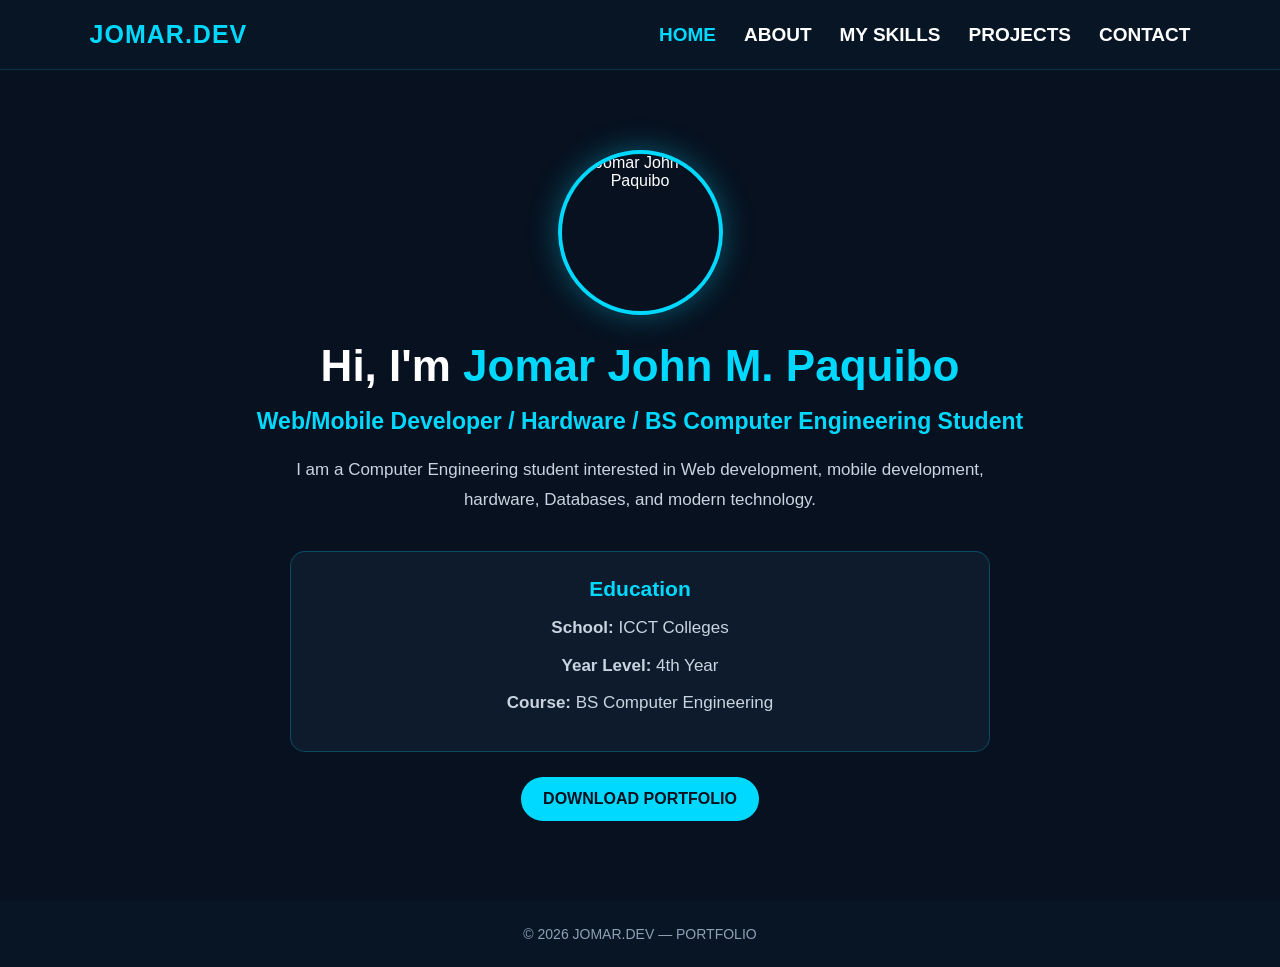
==== index.html @ 961c0822 "Make email and phone contact links clickable" ====
<!DOCTYPE html>
<html lang="en">
<head>
<meta charset="UTF-8">
<meta name="viewport" content="width=device-width, initial-scale=1.0">
<title>JOMAR.DEV | Portfolio</title>
<style>
*{margin:0;padding:0;box-sizing:border-box;scroll-behavior:smooth}
body{font-family:Arial,Helvetica,sans-serif;background:#07111f;color:#fff;min-height:100vh}
nav{position:fixed;top:0;left:0;width:100%;height:70px;background:#081525;display:flex;align-items:center;justify-content:space-between;padding:0 7%;z-index:1000;border-bottom:1px solid rgba(0,217,255,.15)}
.logo{color:#00d9ff;font-size:25px;font-weight:bold;letter-spacing:1px}
nav ul{display:flex;list-style:none;gap:28px}
nav ul li a{text-decoration:none;color:#fff;font-size:19px;font-weight:700;text-transform:uppercase;transition:.3s;cursor:pointer}
nav ul li a:hover,nav ul li a.active{color:#00d9ff}
main{padding-top:70px;min-height:100vh}
.page{display:none;min-height:calc(100vh - 70px);padding:80px 7%;animation:fadePage .45s ease}
.page.active{display:block}
#home{display:flex;align-items:center;justify-content:center;text-align:center}
.home-content{width:100%;max-width:900px;margin:auto}
.profile-wrapper{width:165px;height:165px;margin:0 auto 25px;overflow:hidden;border-radius:50%;border:4px solid #00d9ff;box-shadow:0 0 30px rgba(0,217,255,.35)}
.profile-wrapper img{width:100%;height:100%;object-fit:cover}
.home-content h1{font-size:44px;line-height:1.2;margin-bottom:15px}
.home-content h1 span{color:#00d9ff}
.home-content h2{color:#00d9ff;font-size:23px;margin-bottom:20px}
.home-content p{max-width:750px;margin:auto;line-height:1.8;color:#c9d4df;font-size:17px}
.education-card{max-width:700px;margin:35px auto 0;padding:25px;background:#0d1b2d;border:1px solid rgba(0,217,255,.25);border-radius:15px}
.education-card h3{color:#00d9ff;margin-bottom:12px;font-size:21px}
.education-card p{margin:7px 0}
.resume-actions{display:flex;justify-content:center;gap:12px;flex-wrap:wrap;margin-top:25px}
.resume-button{display:inline-block;padding:13px 22px;background:#00d9ff;color:#07111f;border:none;border-radius:25px;font-size:16px;font-weight:bold;text-decoration:none;cursor:pointer;transition:.3s}
.resume-button:hover{background:#fff;transform:translateY(-3px)}
.page-title{text-align:center;color:#00d9ff;font-size:36px;margin-bottom:40px}
.about-content{max-width:850px;margin:auto;background:#0d1b2d;padding:35px;border-radius:18px;border:1px solid rgba(0,217,255,.2)}
.about-content p{color:#c9d4df;line-height:1.9;font-size:17px;margin-bottom:20px}
.about-content p:last-child{margin-bottom:0}
.skills-container{max-width:1000px;margin:auto;display:grid;grid-template-columns:repeat(3,1fr);gap:25px}
.skill-card{background:#0d1b2d;border:1px solid rgba(0,217,255,.2);border-radius:18px;padding:30px 20px;text-align:center;transition:.3s}
.skill-card:hover{transform:translateY(-7px);border-color:#00d9ff;box-shadow:0 0 25px rgba(0,217,255,.15)}
.skill-card img{width:75px;height:75px;object-fit:contain;margin-bottom:18px}
.skill-card h3{color:#fff;font-size:19px;margin-bottom:10px}
.skill-card p{color:#c9d4df;font-size:14px;line-height:1.6;margin-top:10px}
.skill-level{margin-top:18px;text-align:left}
.skill-level-info{display:flex;justify-content:space-between;align-items:center;margin-bottom:7px;font-size:13px;font-weight:bold}
.skill-level-text{color:#c9d4df}
.skill-percent{color:#00d9ff}
.skill-progress{width:100%;height:9px;background:#172638;border-radius:20px;overflow:hidden}
.skill-progress-fill{height:100%;background:#00d9ff;border-radius:20px;animation:skillFill 1.2s ease-out}
@keyframes skillFill{from{width:0}}
.projects-container{max-width:1000px;margin:auto;display:grid;grid-template-columns:repeat(3,1fr);gap:25px}
.project-card{background:#0d1b2d;padding:30px;border-radius:18px;border:1px solid rgba(0,217,255,.2);transition:.3s}
.project-card:hover{transform:translateY(-7px);border-color:#00d9ff;box-shadow:0 0 25px rgba(0,217,255,.15)}
.project-card h3{color:#00d9ff;font-size:22px;margin-bottom:15px}
.project-card p{color:#c9d4df;line-height:1.7}
.contact-container{max-width:700px;margin:auto;background:#0d1b2d;padding:40px;border-radius:18px;border:1px solid rgba(0,217,255,.2);text-align:center}
.contact-container p{font-size:18px;margin:20px 0;color:#c9d4df}
.contact-container strong{color:#00d9ff}
.back-button{position:fixed;left:25px;bottom:25px;padding:13px 24px;background:#00d9ff;color:#07111f;border:none;border-radius:25px;font-size:17px;font-weight:bold;cursor:pointer;z-index:999;box-shadow:0 0 20px rgba(0,217,255,.25);transition:.3s}
.back-button:hover{transform:translateY(-3px);background:#fff}
footer{text-align:center;padding:25px;background:#081525;color:#8ea0b3;font-size:14px}
@keyframes fadePage{from{opacity:0;transform:translateY(15px)}to{opacity:1;transform:translateY(0)}}
@media(max-width:900px){nav{padding:0 4%}nav ul{gap:18px}.skills-container,.projects-container{grid-template-columns:repeat(2,1fr)}.home-content h1{font-size:38px}}
@media(max-width:650px){nav{height:auto;min-height:70px;padding:15px 4%;flex-direction:column;gap:12px}.logo{font-size:22px}nav ul{gap:14px;flex-wrap:wrap;justify-content:center}nav ul li a{font-size:15px;font-weight:700;text-transform:uppercase}main{padding-top:105px}.page{padding:55px 5%;min-height:calc(100vh - 105px)}.profile-wrapper{width:135px;height:135px;margin-bottom:20px}.home-content h1{font-size:30px}.home-content h2{font-size:18px}.home-content p{font-size:15px}.page-title{font-size:30px;margin-bottom:25px}.skills-container,.projects-container{grid-template-columns:1fr}.skill-card{padding:25px 18px}.skill-card p{font-size:14px}.about-content,.contact-container{padding:25px 20px}.about-content p{font-size:15px}.back-button{left:15px;bottom:15px;font-size:15px;padding:11px 19px}}
@media(max-width:400px){nav ul{gap:10px}nav ul li a{font-size:13px}.profile-wrapper{width:125px;height:125px}.home-content h1{font-size:27px}}
</style>
</head>
<body>
<nav>
<div class="logo">JOMAR.DEV</div>
<ul>
<li><a href="#home" class="nav-link active" data-page="home">HOME</a></li>
<li><a href="#about" class="nav-link" data-page="about">ABOUT</a></li>
<li><a href="#skills" class="nav-link" data-page="skills">MY SKILLS</a></li>
<li><a href="#projects" class="nav-link" data-page="projects">PROJECTS</a></li>
<li><a href="#contact" class="nav-link" data-page="contact">CONTACT</a></li>
</ul>
</nav>
<main>
<section id="home" class="page active">
<div class="home-content">
<div class="profile-wrapper">
<img src="https://uploads.onecompiler.io/442nn5q5f/1790990293076/1000014132.png" alt="Jomar John M. Paquibo">
</div>
<h1>Hi, I'm <span>Jomar John M. Paquibo</span></h1>
<h2>Web/Mobile Developer / Hardware / BS Computer Engineering Student</h2>
<p>I am a Computer Engineering student interested in Web development, mobile development, hardware, Databases, and modern technology.</p>
<div class="education-card">
<h3>Education</h3>
<p><strong>School:</strong> ICCT Colleges</p>
<p><strong>Year Level:</strong> 4th Year</p>
<p><strong>Course:</strong> BS Computer Engineering</p>
</div>
<div class="resume-actions">
<a class="resume-button" href="Jomar_John_Paquibo_Resume.pdf" download="Jomar_John_Paquibo_Resume.pdf">DOWNLOAD PORTFOLIO</a>
</div>
</div>
</section>
<section id="about" class="page">
<h2 class="page-title">ABOUT ME</h2>
<div class="about-content">
<p>I am Jomar John M. Paquibo, a BS Computer Engineering Student from ICCT Colleges.</p>
<p>I am interested in developing websites and mobile Applications, working with databases, and creating Technology-based projects.</p>
<p>I also have an interest in hardware development and Arduino-based systems. I enjoy learning new technologies And applying them to real-world projects.</p>
<p>My goal is to continue improving my programming, Development, and engineering skills while building Useful and innovative applications.</p>
</div>
</section>
<section id="skills" class="page">
<h2 class="page-title">MY SKILLS</h2>
<div class="skills-container">
<div class="skill-card">
<img src="https://uploads.onecompiler.io/442nn5q5f/1791018847932/1000014186.jpg" alt="HTML">
<h3>HTML</h3><p>Used to create the structure and content Of modern web pages.</p>
<div class="skill-level"><div class="skill-level-info"><span class="skill-level-text">LEVEL</span><span class="skill-percent">90%</span></div><div class="skill-progress"><div class="skill-progress-fill" style="width:90%;"></div></div></div>
</div>
<div class="skill-card">
<img src="https://uploads.onecompiler.io/442nn5q5f/1791019149765/1000014189.jpg" alt="CSS">
<h3>CSS</h3><p>Used for styling, layouts, animations, Colors, and visual design of websites.</p>
<div class="skill-level"><div class="skill-level-info"><span class="skill-level-text">LEVEL</span><span class="skill-percent">85%</span></div><div class="skill-progress"><div class="skill-progress-fill" style="width:85%;"></div></div></div>
</div>
<div class="skill-card">
<img src="https://uploads.onecompiler.io/442nn5q5f/1791019144209/1000014183.png" alt="JavaScript">
<h3>JAVASCRIPT</h3><p>Used to create interactive features, Functions, and dynamic website behavior.</p>
<div class="skill-level"><div class="skill-level-info"><span class="skill-level-text">LEVEL</span><span class="skill-percent">80%</span></div><div class="skill-progress"><div class="skill-progress-fill" style="width:80%;"></div></div></div>
</div>
<div class="skill-card">
<img src="https://uploads.onecompiler.io/442nn5q5f/1791019155046/1000014190.jpg" alt="Database">
<h3>DATABASE</h3><p>Used to store, organize, retrieve, And manage application data.</p>
<div class="skill-level"><div class="skill-level-info"><span class="skill-level-text">LEVEL</span><span class="skill-percent">75%</span></div><div class="skill-progress"><div class="skill-progress-fill" style="width:75%;"></div></div></div>
</div>
<div class="skill-card">
<img src="https://uploads.onecompiler.io/442nn5q5f/1791019159408/1000014185.png" alt="GitHub">
<h3>GITHUB</h3><p>Used for storing projects, version control, Collaboration, and code management.</p>
<div class="skill-level"><div class="skill-level-info"><span class="skill-level-text">LEVEL</span><span class="skill-percent">85%</span></div><div class="skill-progress"><div class="skill-progress-fill" style="width:85%;"></div></div></div>
</div>
<div class="skill-card">
<img src="https://uploads.onecompiler.io/442nn5q5f/1791023799459/1000014206.png" alt="HARDWARE BUILD PROTOTYPE">
<h3>HARDWARE BUILD PROTOTYPE</h3>
<p>As part of our Computer Engineering coursework, I successfully developed and assembled a physical hardware Prototype for an affordable, portable heart monitoring system. The device is engineered to perform real-time data acquisition and processing of critical vital signs to assist in early cardiovascular Monitoring.</p>
<div class="skill-level"><div class="skill-level-info"><span class="skill-level-text">LEVEL</span><span class="skill-percent">80%</span></div><div class="skill-progress"><div class="skill-progress-fill" style="width:80%;"></div></div></div>
</div>
</div>
</section>
<section id="projects" class="page">
<h2 class="page-title">PROJECTS</h2>
<div class="projects-container">
<div class="project-card"><h3>ERECPASS-Mobile Application</h3><p>A hospital portal system designed to help manage Patient information, appointments, medical records, Laboratory results, medications, announcements, And other healthcare-related functions.</p></div>
<div class="project-card"><h3>HEARTBEAT – Arduino-Based Multi-Parameter Heart Monitoring System With Local Alerting</h3><p>Overview HEARTBEAT is a portable and cost-effective heart monitoring device Built using an Arduino microcontroller system. It is designed to provide Real-time monitoring of vital signs to assist in early detection and Continuous tracking of cardiovascular health conditions.</p></div>
<div class="project-card"><h3>WEB/MOBILE APPLICATION</h3><p>A responsive web application project focused on Modern user interface design and functionality.</p></div>
</div>
</section>
<section id="contact" class="page">
<h2 class="page-title">CONTACT ME</h2>
<div class="contact-container">
<p><strong>EMAIL:</strong><br><a href="mailto:jomarjohnpaquibo7@gmail.com" style="color:inherit;text-decoration:none;">Jomarjohnpaquibo7@gmail.com</a></p>
<p><strong>PHONE:</strong><br><a href="tel:+639927609792" style="color:inherit;text-decoration:none;">09927609792</a></p>
</div>
</section>
</main>
<button id="backButton" class="back-button" style="display:none;">BACK ←</button>
<footer>© 2026 JOMAR.DEV — PORTFOLIO</footer>
<script>
const pages=document.querySelectorAll(".page");
const navLinks=document.querySelectorAll(".nav-link");
const backButton=document.getElementById("backButton");
function showPage(pageId,useHistory=true){
 const targetPage=document.getElementById(pageId);
 if(!targetPage)return;
 pages.forEach(page=>{page.classList.remove("active");page.style.display="none";});
 targetPage.style.display=pageId==="home"?"flex":"block";
 targetPage.classList.add("active");
 navLinks.forEach(link=>{link.classList.remove("active");if(link.dataset.page===pageId)link.classList.add("active");});
 backButton.style.display=pageId==="home"?"none":"block";
 if(useHistory)history.pushState({page:pageId},"","#"+pageId);
 window.scrollTo({top:0,behavior:"smooth"});
}
navLinks.forEach(link=>link.addEventListener("click",function(event){event.preventDefault();showPage(this.dataset.page);}));
backButton.addEventListener("click",()=>showPage("home"));
window.addEventListener("popstate",()=>showPage(window.location.hash.substring(1)||"home",false));
window.addEventListener("load",()=>showPage(window.location.hash.substring(1)||"home",false));
</script>
</body>
</html>
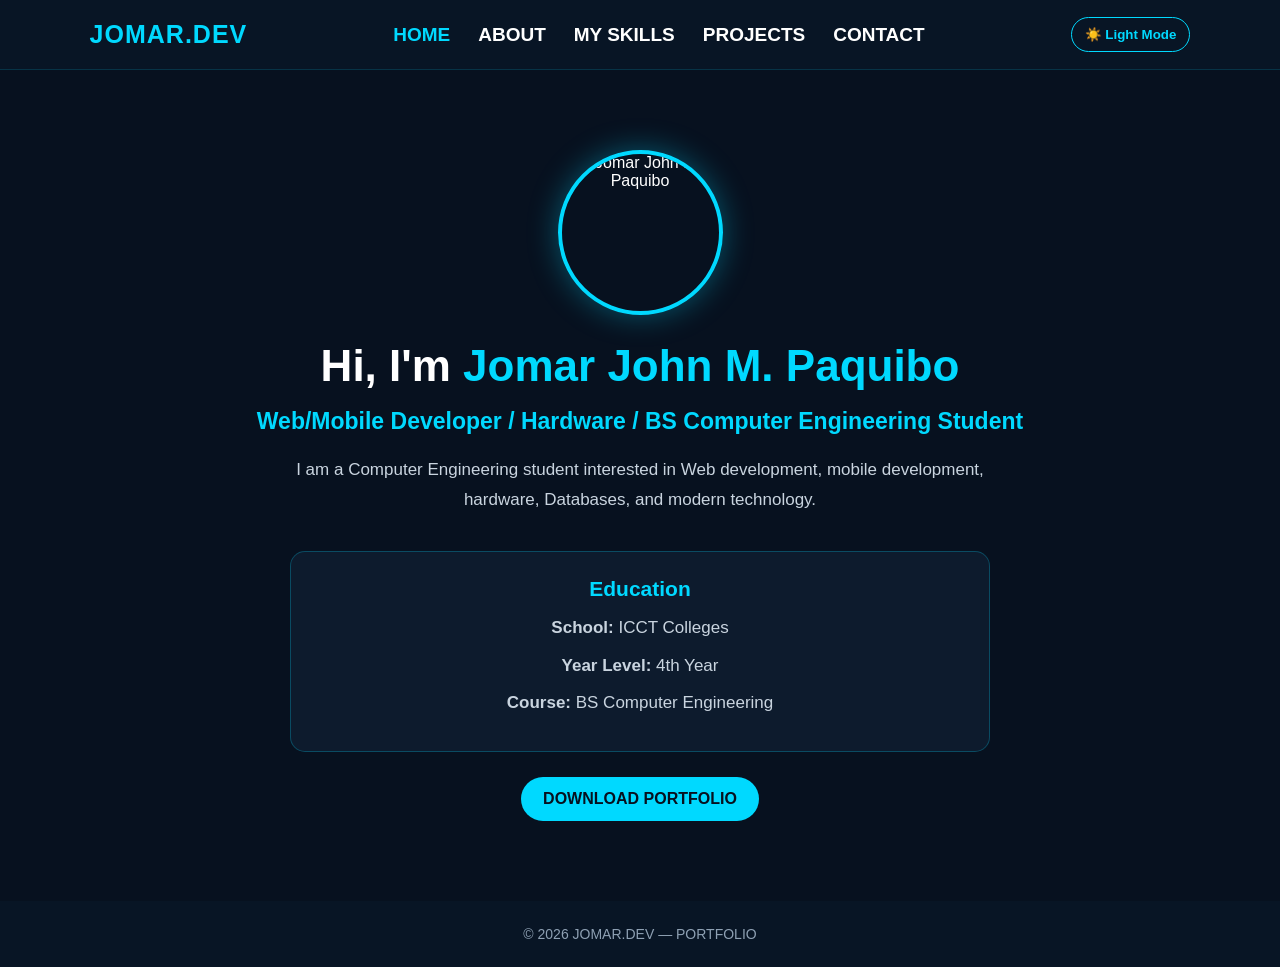
==== commit 7b92672b: "Add correctly labeled dark and light theme toggle" ====
--- a/index.html
+++ b/index.html
@@ -61,6 +61,24 @@
 @media(max-width:900px){nav{padding:0 4%}nav ul{gap:18px}.skills-container,.projects-container{grid-template-columns:repeat(2,1fr)}.home-content h1{font-size:38px}}
 @media(max-width:650px){nav{height:auto;min-height:70px;padding:15px 4%;flex-direction:column;gap:12px}.logo{font-size:22px}nav ul{gap:14px;flex-wrap:wrap;justify-content:center}nav ul li a{font-size:15px;font-weight:700;text-transform:uppercase}main{padding-top:105px}.page{padding:55px 5%;min-height:calc(100vh - 105px)}.profile-wrapper{width:135px;height:135px;margin-bottom:20px}.home-content h1{font-size:30px}.home-content h2{font-size:18px}.home-content p{font-size:15px}.page-title{font-size:30px;margin-bottom:25px}.skills-container,.projects-container{grid-template-columns:1fr}.skill-card{padding:25px 18px}.skill-card p{font-size:14px}.about-content,.contact-container{padding:25px 20px}.about-content p{font-size:15px}.back-button{left:15px;bottom:15px;font-size:15px;padding:11px 19px}}
 @media(max-width:400px){nav ul{gap:10px}nav ul li a{font-size:13px}.profile-wrapper{width:125px;height:125px}.home-content h1{font-size:27px}}
+
+/* Theme switch: dark is the default; button offers the opposite mode */
+.theme-toggle{padding:9px 13px;border:1px solid #00d9ff;border-radius:22px;background:transparent;color:#00d9ff;font-weight:bold;cursor:pointer;white-space:nowrap;transition:.25s}
+.theme-toggle:hover{background:#00d9ff;color:#07111f}
+body.light-mode{background:#f3f7fc;color:#102238}
+body.light-mode nav,body.light-mode footer{background:#fff}
+body.light-mode nav{border-bottom-color:rgba(0,100,180,.18);box-shadow:0 2px 12px rgba(15,35,60,.06)}
+body.light-mode nav ul li a{color:#102238}
+body.light-mode nav ul li a:hover,body.light-mode nav ul li a.active{color:#007eaa}
+body.light-mode .home-content p,body.light-mode .about-content p,body.light-mode .skill-card p,body.light-mode .project-card p,body.light-mode .contact-container p{color:#43546a}
+body.light-mode .education-card,body.light-mode .about-content,body.light-mode .skill-card,body.light-mode .project-card,body.light-mode .contact-container{background:#fff;box-shadow:0 8px 24px rgba(15,35,60,.06)}
+body.light-mode .skill-card h3{color:#102238}
+body.light-mode .skill-level-text{color:#43546a}
+body.light-mode .skill-progress{background:#dce5ef}
+body.light-mode footer{color:#58697c}
+body.light-mode .resume-button,body.light-mode .back-button{color:#fff;background:#007eaa}
+body.light-mode .resume-button:hover,body.light-mode .back-button:hover{background:#005f83}
+@media(max-width:650px){.theme-toggle{font-size:13px;padding:7px 10px}}
 </style>
 </head>
 <body>
@@ -73,6 +91,7 @@
 <li><a href="#projects" class="nav-link" data-page="projects">PROJECTS</a></li>
 <li><a href="#contact" class="nav-link" data-page="contact">CONTACT</a></li>
 </ul>
+<button type="button" id="themeToggle" class="theme-toggle" aria-label="Switch to light mode">☀️ Light Mode</button>
 </nav>
 <main>
 <section id="home" class="page active">
@@ -176,6 +195,21 @@
 backButton.addEventListener("click",()=>showPage("home"));
 window.addEventListener("popstate",()=>showPage(window.location.hash.substring(1)||"home",false));
 window.addEventListener("load",()=>showPage(window.location.hash.substring(1)||"home",false));
+const themeToggle=document.getElementById("themeToggle");
+function applyTheme(mode){
+ const isLight=mode==="light";
+ document.body.classList.toggle("light-mode",isLight);
+ themeToggle.textContent=isLight?"🌙 Dark Mode":"☀️ Light Mode";
+ themeToggle.setAttribute("aria-label",isLight?"Switch to dark mode":"Switch to light mode");
+}
+themeToggle.addEventListener("click",()=>{
+ const nextMode=document.body.classList.contains("light-mode")?"dark":"light";
+ applyTheme(nextMode);
+ try{localStorage.setItem("jomarPortfolioTheme",nextMode);}catch(error){}
+});
+let savedTheme="dark";
+try{savedTheme=localStorage.getItem("jomarPortfolioTheme")||"dark";}catch(error){}
+applyTheme(savedTheme);
 </script>
 </body>
 </html>
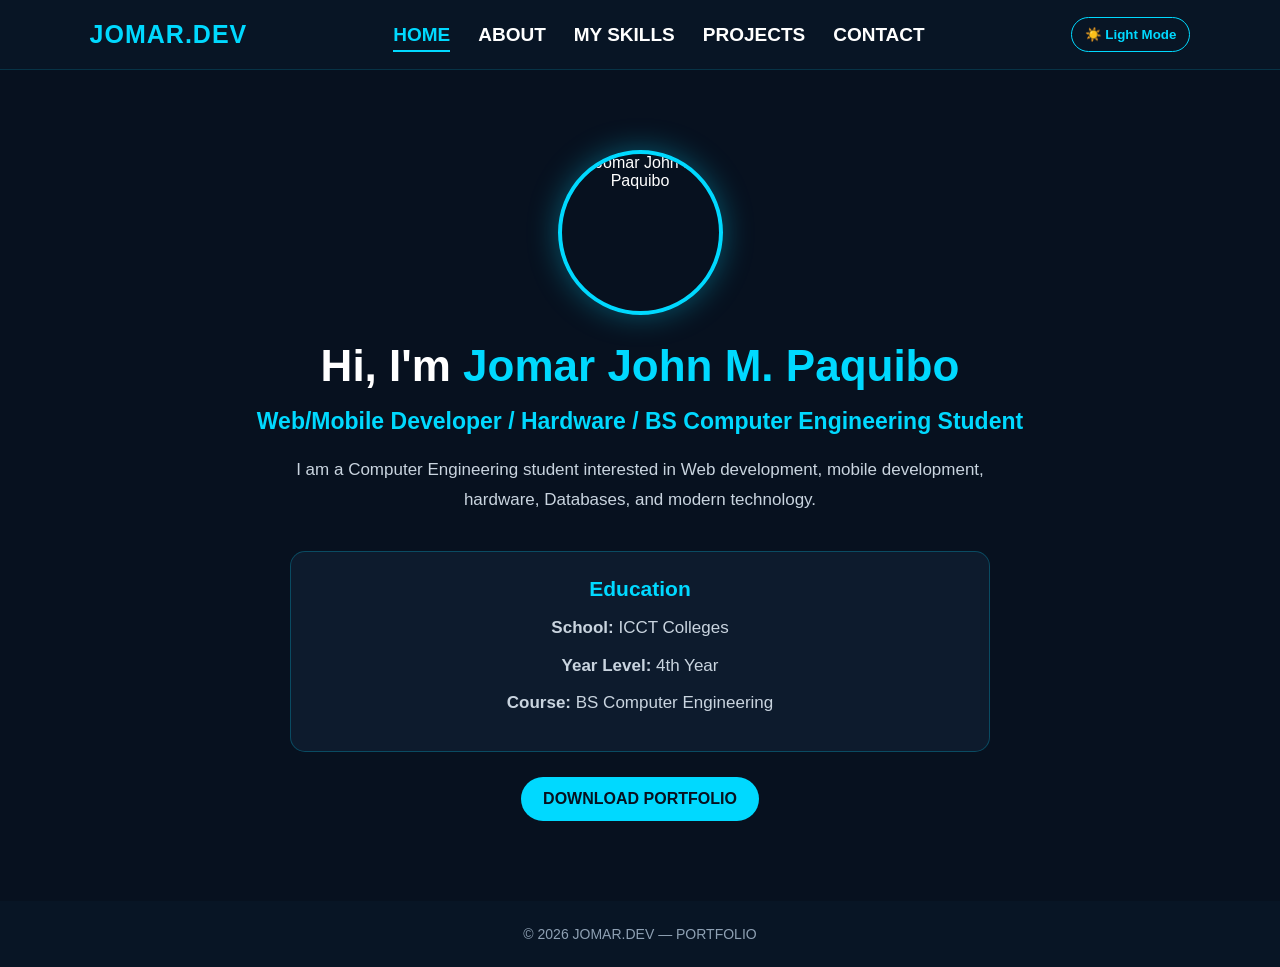
==== commit 09234535: "Add smooth animations to portfolio" ====
--- a/index.html
+++ b/index.html
@@ -79,6 +79,80 @@
 body.light-mode .resume-button,body.light-mode .back-button{color:#fff;background:#007eaa}
 body.light-mode .resume-button:hover,body.light-mode .back-button:hover{background:#005f83}
 @media(max-width:650px){.theme-toggle{font-size:13px;padding:7px 10px}}
+
+/* ===== SMOOTH PORTFOLIO ANIMATIONS ===== */
+.page.active{animation:pageEnter .65s ease both}
+@keyframes pageEnter{
+ from{opacity:0;transform:translateY(22px)}
+ to{opacity:1;transform:translateY(0)}
+}
+.profile-wrapper{
+ animation:profileFloat 4s ease-in-out infinite,profileGlow 3s ease-in-out infinite;
+}
+.profile-wrapper img{transition:transform .5s ease}
+.profile-wrapper:hover img{transform:scale(1.08)}
+@keyframes profileFloat{
+ 0%,100%{transform:translateY(0)}
+ 50%{transform:translateY(-10px)}
+}
+@keyframes profileGlow{
+ 0%,100%{box-shadow:0 0 18px rgba(0,217,255,.25)}
+ 50%{box-shadow:0 0 35px rgba(0,217,255,.65)}
+}
+.home-content h1{animation:textEnter .8s ease both}
+.home-content h2{animation:textEnter .8s ease .15s both}
+.home-content>p{animation:textEnter .8s ease .25s both}
+@keyframes textEnter{
+ from{opacity:0;transform:translateY(18px)}
+ to{opacity:1;transform:translateY(0)}
+}
+nav ul li a{position:relative}
+nav ul li a::after{
+ content:"";position:absolute;left:0;bottom:-7px;width:0;height:2px;
+ background:#00d9ff;transition:width .3s ease
+}
+nav ul li a:hover::after,nav ul li a.active::after{width:100%}
+.education-card,.about-content,.contact-container{
+ transition:transform .35s ease,box-shadow .35s ease,border-color .35s ease
+}
+.education-card:hover,.about-content:hover,.contact-container:hover{
+ transform:translateY(-4px);border-color:#00d9ff;
+ box-shadow:0 10px 28px rgba(0,217,255,.12)
+}
+.skill-card{animation:cardEnter .65s ease both}
+.skill-card:nth-child(2){animation-delay:.08s}
+.skill-card:nth-child(3){animation-delay:.16s}
+.skill-card:nth-child(4){animation-delay:.24s}
+.skill-card:nth-child(5){animation-delay:.32s}
+.skill-card:nth-child(6){animation-delay:.40s}
+.project-card{animation:cardEnter .7s ease both}
+.project-card:nth-child(2){animation-delay:.12s}
+.project-card:nth-child(3){animation-delay:.24s}
+@keyframes cardEnter{
+ from{opacity:0;transform:translateY(25px) scale(.97)}
+ to{opacity:1;transform:translateY(0) scale(1)}
+}
+.skill-progress-fill{transform-origin:left;animation:progressEnter 1.4s cubic-bezier(.2,.7,.2,1) both}
+@keyframes progressEnter{
+ from{transform:scaleX(0)}
+ to{transform:scaleX(1)}
+}
+.resume-button,.back-button,.theme-toggle{
+ transition:transform .25s ease,box-shadow .25s ease,background .25s ease,color .25s ease
+}
+.resume-button:hover,.back-button:hover,.theme-toggle:hover{
+ transform:translateY(-3px);box-shadow:0 7px 20px rgba(0,217,255,.22)
+}
+.resume-button:active,.back-button:active,.theme-toggle:active{transform:scale(.96)}
+.logo{transition:text-shadow .3s ease}
+.logo:hover{text-shadow:0 0 16px rgba(0,217,255,.7)}
+@media(prefers-reduced-motion:reduce){
+ *,*::before,*::after{
+  animation-duration:.01ms!important;animation-iteration-count:1!important;
+  scroll-behavior:auto!important;transition-duration:.01ms!important
+ }
+}
+
 </style>
 </head>
 <body>
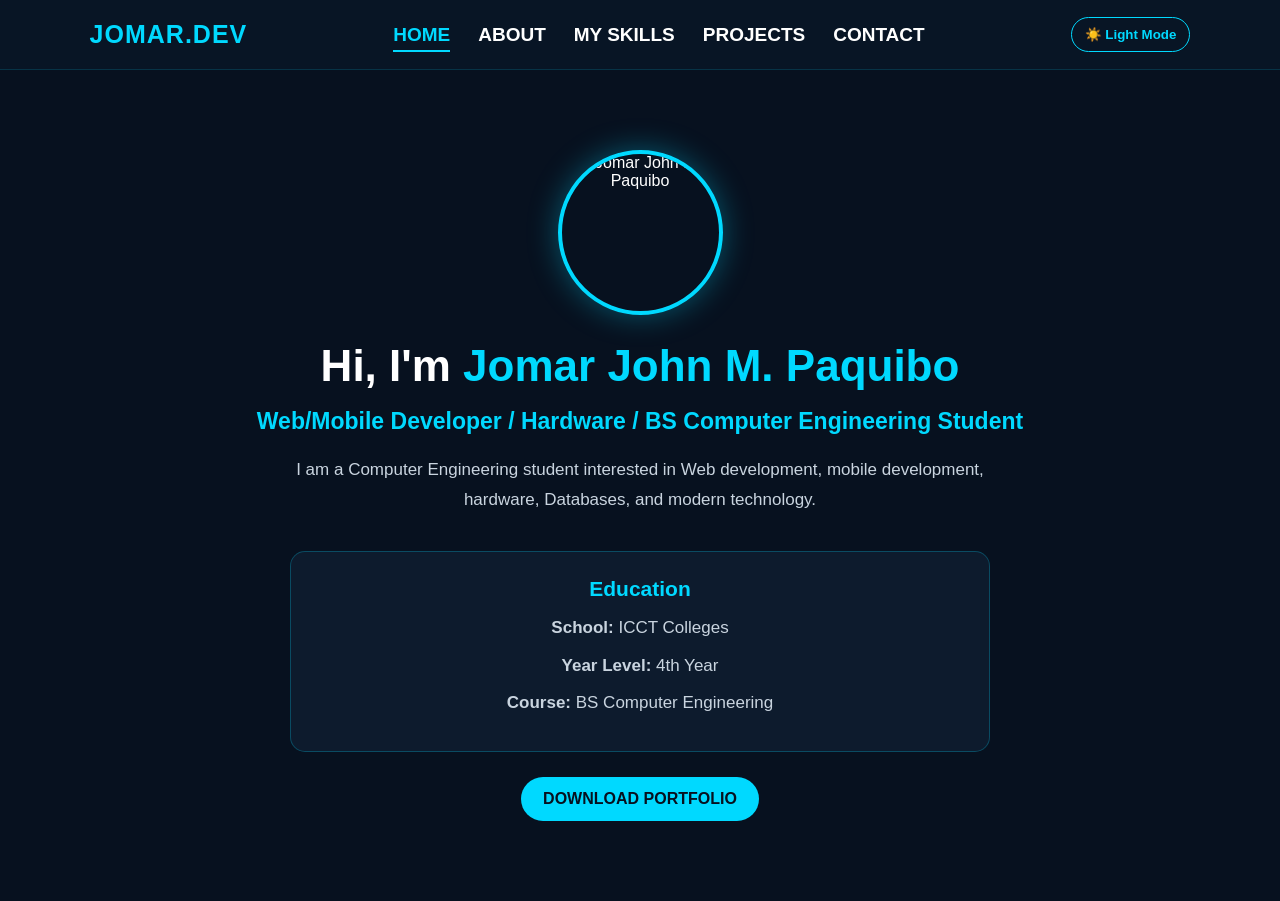
==== commit bb32a4ef: "Remove portfolio copyright footer" ====
--- a/index.html
+++ b/index.html
@@ -202,27 +202,27 @@
 <div class="skill-card">
 <img src="https://uploads.onecompiler.io/442nn5q5f/1791018847932/1000014186.jpg" alt="HTML">
 <h3>HTML</h3><p>Used to create the structure and content Of modern web pages.</p>
-<div class="skill-level"><div class="skill-level-info"><span class="skill-level-text">LEVEL</span><span class="skill-percent">90%</span></div><div class="skill-progress"><div class="skill-progress-fill" style="width:90%;"></div></div></div>
+<div class="skill-level"><div class="skill-level-info"><span class="skill-level-text">LEVEL</span><span class="skill-percent">70%</span></div><div class="skill-progress"><div class="skill-progress-fill" style="width:70%;"></div></div></div>
 </div>
 <div class="skill-card">
 <img src="https://uploads.onecompiler.io/442nn5q5f/1791019149765/1000014189.jpg" alt="CSS">
 <h3>CSS</h3><p>Used for styling, layouts, animations, Colors, and visual design of websites.</p>
-<div class="skill-level"><div class="skill-level-info"><span class="skill-level-text">LEVEL</span><span class="skill-percent">85%</span></div><div class="skill-progress"><div class="skill-progress-fill" style="width:85%;"></div></div></div>
+<div class="skill-level"><div class="skill-level-info"><span class="skill-level-text">LEVEL</span><span class="skill-percent">45%</span></div><div class="skill-progress"><div class="skill-progress-fill" style="width:45%;"></div></div></div>
 </div>
 <div class="skill-card">
 <img src="https://uploads.onecompiler.io/442nn5q5f/1791019144209/1000014183.png" alt="JavaScript">
 <h3>JAVASCRIPT</h3><p>Used to create interactive features, Functions, and dynamic website behavior.</p>
-<div class="skill-level"><div class="skill-level-info"><span class="skill-level-text">LEVEL</span><span class="skill-percent">80%</span></div><div class="skill-progress"><div class="skill-progress-fill" style="width:80%;"></div></div></div>
+<div class="skill-level"><div class="skill-level-info"><span class="skill-level-text">LEVEL</span><span class="skill-percent">55%</span></div><div class="skill-progress"><div class="skill-progress-fill" style="width:55%;"></div></div></div>
 </div>
 <div class="skill-card">
 <img src="https://uploads.onecompiler.io/442nn5q5f/1791019155046/1000014190.jpg" alt="Database">
 <h3>DATABASE</h3><p>Used to store, organize, retrieve, And manage application data.</p>
-<div class="skill-level"><div class="skill-level-info"><span class="skill-level-text">LEVEL</span><span class="skill-percent">75%</span></div><div class="skill-progress"><div class="skill-progress-fill" style="width:75%;"></div></div></div>
+<div class="skill-level"><div class="skill-level-info"><span class="skill-level-text">LEVEL</span><span class="skill-percent">50%</span></div><div class="skill-progress"><div class="skill-progress-fill" style="width:50%;"></div></div></div>
 </div>
 <div class="skill-card">
 <img src="https://uploads.onecompiler.io/442nn5q5f/1791019159408/1000014185.png" alt="GitHub">
 <h3>GITHUB</h3><p>Used for storing projects, version control, Collaboration, and code management.</p>
-<div class="skill-level"><div class="skill-level-info"><span class="skill-level-text">LEVEL</span><span class="skill-percent">85%</span></div><div class="skill-progress"><div class="skill-progress-fill" style="width:85%;"></div></div></div>
+<div class="skill-level"><div class="skill-level-info"><span class="skill-level-text">LEVEL</span><span class="skill-percent">40%</span></div><div class="skill-progress"><div class="skill-progress-fill" style="width:40%;"></div></div></div>
 </div>
 <div class="skill-card">
 <img src="https://uploads.onecompiler.io/442nn5q5f/1791023799459/1000014206.png" alt="HARDWARE BUILD PROTOTYPE">
@@ -249,7 +249,6 @@
 </section>
 </main>
 <button id="backButton" class="back-button" style="display:none;">BACK ←</button>
-<footer>© 2026 JOMAR.DEV — PORTFOLIO</footer>
 <script>
 const pages=document.querySelectorAll(".page");
 const navLinks=document.querySelectorAll(".nav-link");
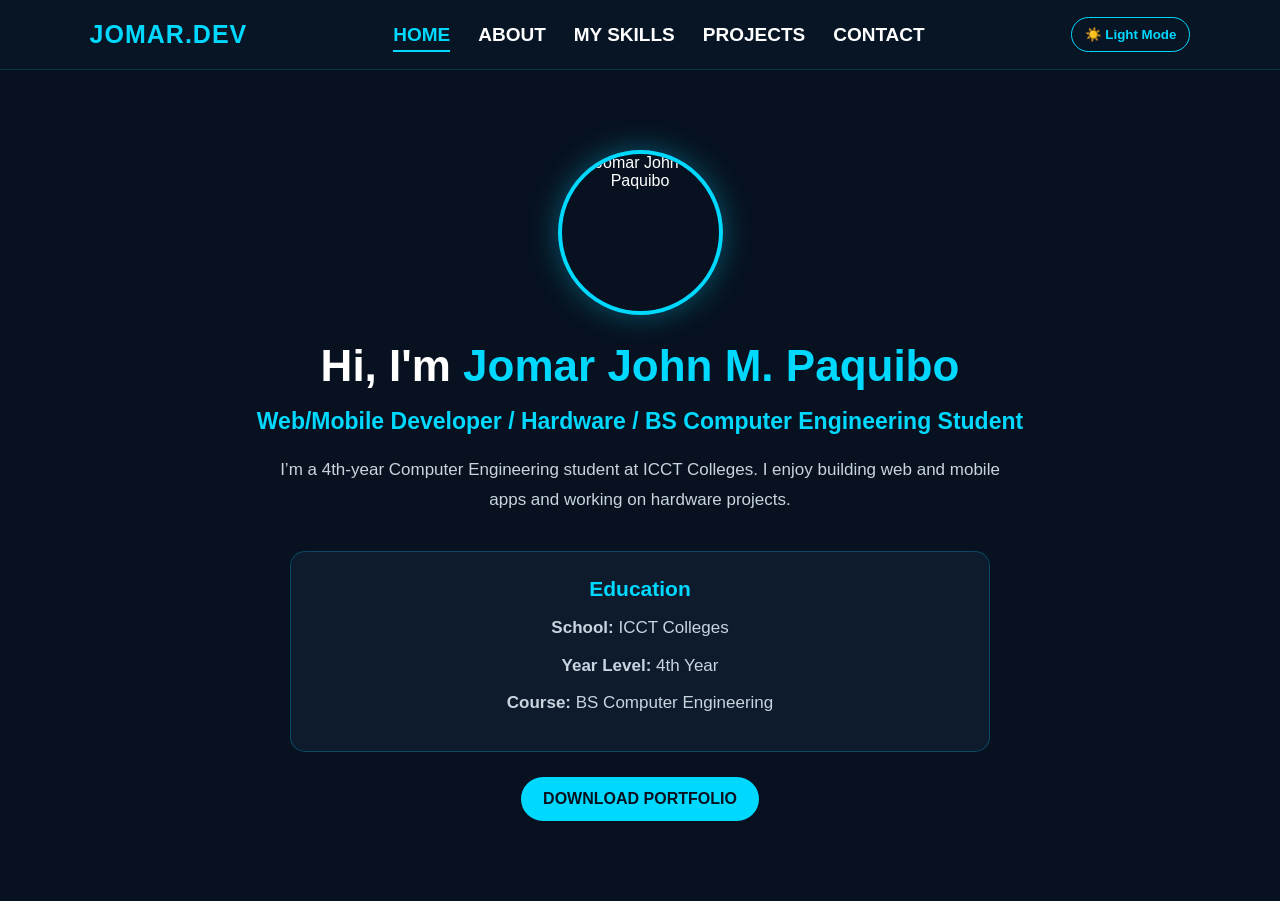
==== commit c89b77d7: "Make portfolio descriptions more personal" ====
--- a/index.html
+++ b/index.html
@@ -175,7 +175,7 @@
 </div>
 <h1>Hi, I'm <span>Jomar John M. Paquibo</span></h1>
 <h2>Web/Mobile Developer / Hardware / BS Computer Engineering Student</h2>
-<p>I am a Computer Engineering student interested in Web development, mobile development, hardware, Databases, and modern technology.</p>
+<p>I’m a 4th-year Computer Engineering student at ICCT Colleges. I enjoy building web and mobile apps and working on hardware projects.</p>
 <div class="education-card">
 <h3>Education</h3>
 <p><strong>School:</strong> ICCT Colleges</p>
@@ -190,10 +190,10 @@
 <section id="about" class="page">
 <h2 class="page-title">ABOUT ME</h2>
 <div class="about-content">
-<p>I am Jomar John M. Paquibo, a BS Computer Engineering Student from ICCT Colleges.</p>
-<p>I am interested in developing websites and mobile Applications, working with databases, and creating Technology-based projects.</p>
-<p>I also have an interest in hardware development and Arduino-based systems. I enjoy learning new technologies And applying them to real-world projects.</p>
-<p>My goal is to continue improving my programming, Development, and engineering skills while building Useful and innovative applications.</p>
+<p>I’m Jomar John M. Paquibo, a 4th-year BS Computer Engineering student at ICCT Colleges.</p>
+<p>I like building websites and mobile apps, connecting them to databases, and figuring out how to make them work well.</p>
+<p>I’m also interested in hardware and Arduino projects, especially turning an idea into a working prototype.</p>
+<p>I’m continuing to improve my coding and engineering skills by working on projects and learning as I go.</p>
 </div>
 </section>
 <section id="skills" class="page">
@@ -201,33 +201,33 @@
 <div class="skills-container">
 <div class="skill-card">
 <img src="https://uploads.onecompiler.io/442nn5q5f/1791018847932/1000014186.jpg" alt="HTML">
-<h3>HTML</h3><p>Used to create the structure and content Of modern web pages.</p>
+<h3>HTML</h3><p>I use HTML to organize page content and build the basic structure of a website.</p>
 <div class="skill-level"><div class="skill-level-info"><span class="skill-level-text">LEVEL</span><span class="skill-percent">70%</span></div><div class="skill-progress"><div class="skill-progress-fill" style="width:70%;"></div></div></div>
 </div>
 <div class="skill-card">
 <img src="https://uploads.onecompiler.io/442nn5q5f/1791019149765/1000014189.jpg" alt="CSS">
-<h3>CSS</h3><p>Used for styling, layouts, animations, Colors, and visual design of websites.</p>
+<h3>CSS</h3><p>I use CSS to style pages, arrange layouts, and add responsive details and animations.</p>
 <div class="skill-level"><div class="skill-level-info"><span class="skill-level-text">LEVEL</span><span class="skill-percent">45%</span></div><div class="skill-progress"><div class="skill-progress-fill" style="width:45%;"></div></div></div>
 </div>
 <div class="skill-card">
 <img src="https://uploads.onecompiler.io/442nn5q5f/1791019144209/1000014183.png" alt="JavaScript">
-<h3>JAVASCRIPT</h3><p>Used to create interactive features, Functions, and dynamic website behavior.</p>
+<h3>JAVASCRIPT</h3><p>I use JavaScript to handle page interactions and make buttons and other features work.</p>
 <div class="skill-level"><div class="skill-level-info"><span class="skill-level-text">LEVEL</span><span class="skill-percent">55%</span></div><div class="skill-progress"><div class="skill-progress-fill" style="width:55%;"></div></div></div>
 </div>
 <div class="skill-card">
 <img src="https://uploads.onecompiler.io/442nn5q5f/1791019155046/1000014190.jpg" alt="Database">
-<h3>DATABASE</h3><p>Used to store, organize, retrieve, And manage application data.</p>
+<h3>DATABASE</h3><p>I use databases to organize information that an application needs to save and retrieve.</p>
 <div class="skill-level"><div class="skill-level-info"><span class="skill-level-text">LEVEL</span><span class="skill-percent">50%</span></div><div class="skill-progress"><div class="skill-progress-fill" style="width:50%;"></div></div></div>
 </div>
 <div class="skill-card">
 <img src="https://uploads.onecompiler.io/442nn5q5f/1791019159408/1000014185.png" alt="GitHub">
-<h3>GITHUB</h3><p>Used for storing projects, version control, Collaboration, and code management.</p>
+<h3>GITHUB</h3><p>I use GitHub to keep my code, track changes, and share project work.</p>
 <div class="skill-level"><div class="skill-level-info"><span class="skill-level-text">LEVEL</span><span class="skill-percent">40%</span></div><div class="skill-progress"><div class="skill-progress-fill" style="width:40%;"></div></div></div>
 </div>
 <div class="skill-card">
 <img src="https://uploads.onecompiler.io/442nn5q5f/1791023799459/1000014206.png" alt="HARDWARE BUILD PROTOTYPE">
 <h3>HARDWARE BUILD PROTOTYPE</h3>
-<p>As part of our Computer Engineering coursework, I successfully developed and assembled a physical hardware Prototype for an affordable, portable heart monitoring system. The device is engineered to perform real-time data acquisition and processing of critical vital signs to assist in early cardiovascular Monitoring.</p>
+<p>For our Computer Engineering coursework, I helped build a portable heart-monitoring prototype using hardware components. It is designed to read vital-sign data in real time and provide a practical demonstration of the system.</p>
 <div class="skill-level"><div class="skill-level-info"><span class="skill-level-text">LEVEL</span><span class="skill-percent">80%</span></div><div class="skill-progress"><div class="skill-progress-fill" style="width:80%;"></div></div></div>
 </div>
 </div>
@@ -235,9 +235,9 @@
 <section id="projects" class="page">
 <h2 class="page-title">PROJECTS</h2>
 <div class="projects-container">
-<div class="project-card"><h3>ERECPASS-Mobile Application</h3><p>A hospital portal system designed to help manage Patient information, appointments, medical records, Laboratory results, medications, announcements, And other healthcare-related functions.</p></div>
-<div class="project-card"><h3>HEARTBEAT – Arduino-Based Multi-Parameter Heart Monitoring System With Local Alerting</h3><p>Overview HEARTBEAT is a portable and cost-effective heart monitoring device Built using an Arduino microcontroller system. It is designed to provide Real-time monitoring of vital signs to assist in early detection and Continuous tracking of cardiovascular health conditions.</p></div>
-<div class="project-card"><h3>WEB/MOBILE APPLICATION</h3><p>A responsive web application project focused on Modern user interface design and functionality.</p></div>
+<div class="project-card"><h3>ERECPASS-Mobile Application</h3><p>A hospital portal project for organizing patient details, appointments, lab results, medications, and announcements in one place.</p></div>
+<div class="project-card"><h3>HEARTBEAT – Arduino-Based Multi-Parameter Heart Monitoring System With Local Alerting</h3><p>HEARTBEAT is an Arduino-based monitoring project focused on reading vital signs and giving local alerts. The goal is to make a compact, affordable prototype for demonstrating basic heart-monitoring features.</p></div>
+<div class="project-card"><h3>WEB/MOBILE APPLICATION</h3><p>A web/mobile app project where I practice building a clear layout and making the main features easy to use.</p></div>
 </div>
 </section>
 <section id="contact" class="page">
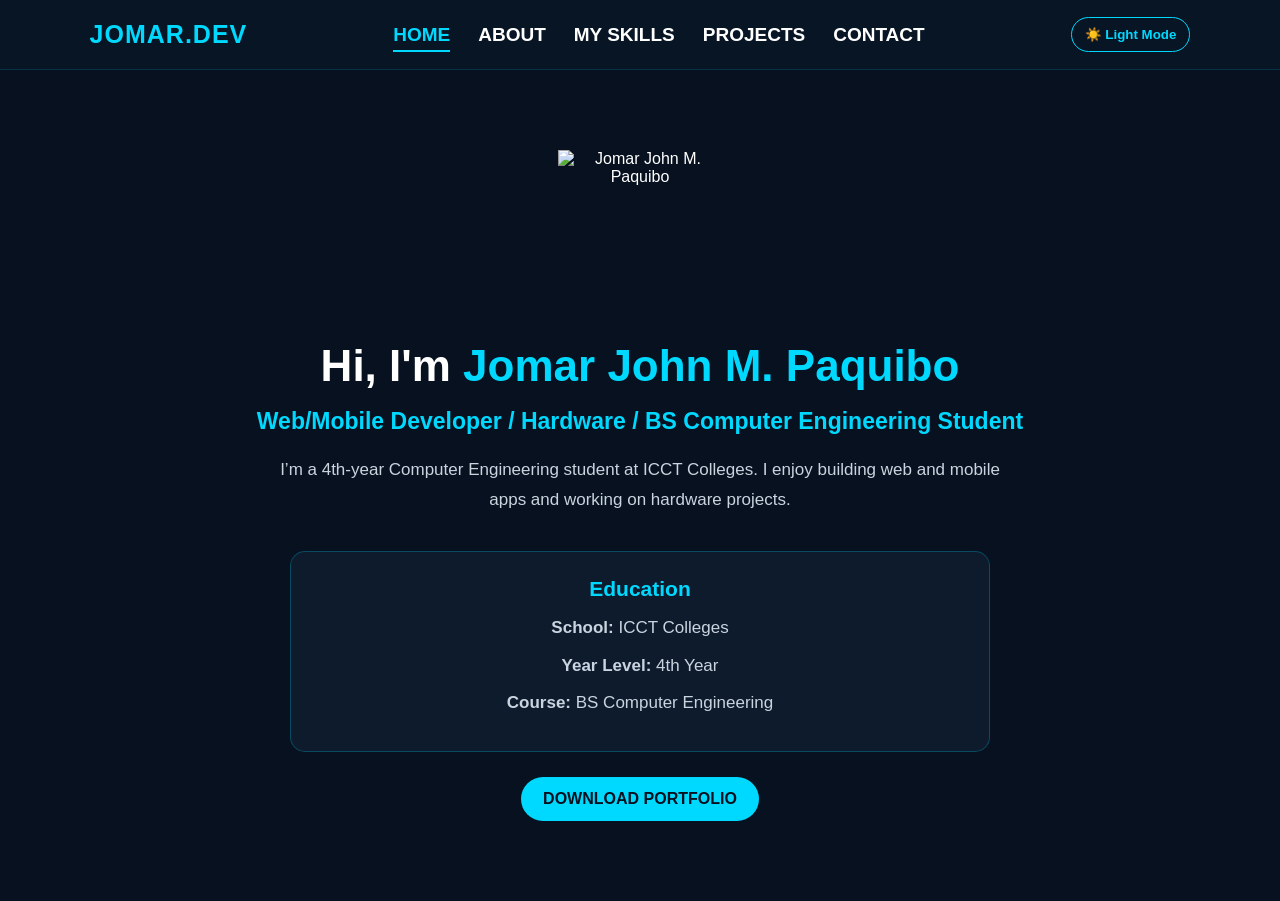
==== commit 73eee9f2: "Remove circular profile picture styling" ====
--- a/index.html
+++ b/index.html
@@ -17,7 +17,7 @@
 .page.active{display:block}
 #home{display:flex;align-items:center;justify-content:center;text-align:center}
 .home-content{width:100%;max-width:900px;margin:auto}
-.profile-wrapper{width:165px;height:165px;margin:0 auto 25px;overflow:hidden;border-radius:50%;border:4px solid #00d9ff;box-shadow:0 0 30px rgba(0,217,255,.35)}
+.profile-wrapper{width:165px;height:165px;margin:0 auto 25px;overflow:hidden;border-radius:0;border:none;box-shadow:none}
 .profile-wrapper img{width:100%;height:100%;object-fit:cover}
 .home-content h1{font-size:44px;line-height:1.2;margin-bottom:15px}
 .home-content h1 span{color:#00d9ff}
@@ -87,7 +87,7 @@
  to{opacity:1;transform:translateY(0)}
 }
 .profile-wrapper{
- animation:profileFloat 4s ease-in-out infinite,profileGlow 3s ease-in-out infinite;
+ animation:profileFloat 4s ease-in-out infinite;
 }
 .profile-wrapper img{transition:transform .5s ease}
 .profile-wrapper:hover img{transform:scale(1.08)}
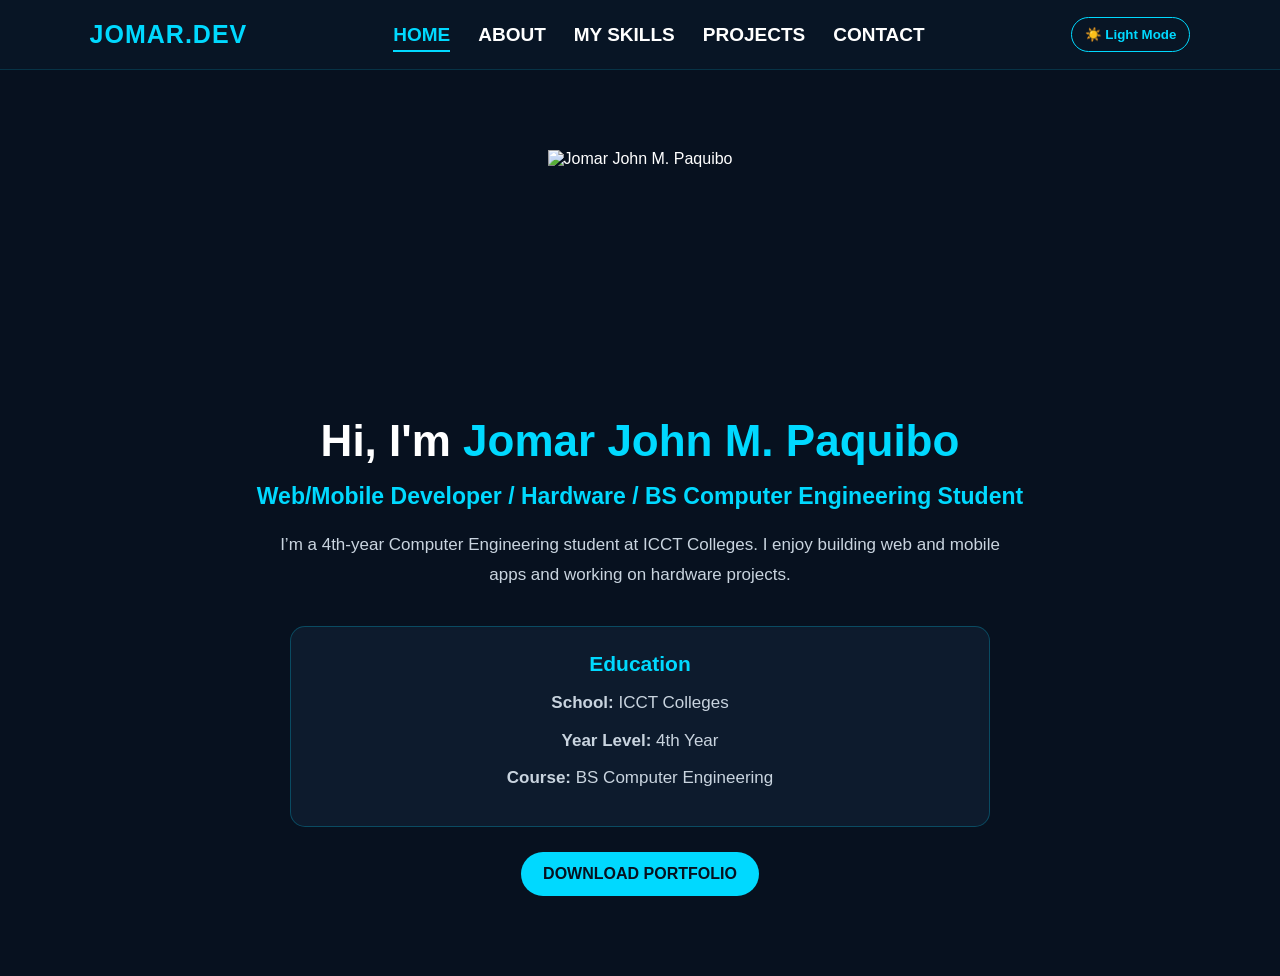
==== commit e46c7f09: "Enlarge portfolio profile photo" ====
--- a/index.html
+++ b/index.html
@@ -17,7 +17,7 @@
 .page.active{display:block}
 #home{display:flex;align-items:center;justify-content:center;text-align:center}
 .home-content{width:100%;max-width:900px;margin:auto}
-.profile-wrapper{width:165px;height:165px;margin:0 auto 25px;overflow:hidden;border-radius:0;border:none;box-shadow:none}
+.profile-wrapper{width:240px;height:240px;margin:0 auto 25px;overflow:visible;border-radius:0;border:none;box-shadow:none}
 .profile-wrapper img{width:100%;height:100%;object-fit:cover}
 .home-content h1{font-size:44px;line-height:1.2;margin-bottom:15px}
 .home-content h1 span{color:#00d9ff}
@@ -59,8 +59,8 @@
 footer{text-align:center;padding:25px;background:#081525;color:#8ea0b3;font-size:14px}
 @keyframes fadePage{from{opacity:0;transform:translateY(15px)}to{opacity:1;transform:translateY(0)}}
 @media(max-width:900px){nav{padding:0 4%}nav ul{gap:18px}.skills-container,.projects-container{grid-template-columns:repeat(2,1fr)}.home-content h1{font-size:38px}}
-@media(max-width:650px){nav{height:auto;min-height:70px;padding:15px 4%;flex-direction:column;gap:12px}.logo{font-size:22px}nav ul{gap:14px;flex-wrap:wrap;justify-content:center}nav ul li a{font-size:15px;font-weight:700;text-transform:uppercase}main{padding-top:105px}.page{padding:55px 5%;min-height:calc(100vh - 105px)}.profile-wrapper{width:135px;height:135px;margin-bottom:20px}.home-content h1{font-size:30px}.home-content h2{font-size:18px}.home-content p{font-size:15px}.page-title{font-size:30px;margin-bottom:25px}.skills-container,.projects-container{grid-template-columns:1fr}.skill-card{padding:25px 18px}.skill-card p{font-size:14px}.about-content,.contact-container{padding:25px 20px}.about-content p{font-size:15px}.back-button{left:15px;bottom:15px;font-size:15px;padding:11px 19px}}
-@media(max-width:400px){nav ul{gap:10px}nav ul li a{font-size:13px}.profile-wrapper{width:125px;height:125px}.home-content h1{font-size:27px}}
+@media(max-width:650px){nav{height:auto;min-height:70px;padding:15px 4%;flex-direction:column;gap:12px}.logo{font-size:22px}nav ul{gap:14px;flex-wrap:wrap;justify-content:center}nav ul li a{font-size:15px;font-weight:700;text-transform:uppercase}main{padding-top:105px}.page{padding:55px 5%;min-height:calc(100vh - 105px)}.profile-wrapper{width:200px;height:200px;margin-bottom:20px}.home-content h1{font-size:30px}.home-content h2{font-size:18px}.home-content p{font-size:15px}.page-title{font-size:30px;margin-bottom:25px}.skills-container,.projects-container{grid-template-columns:1fr}.skill-card{padding:25px 18px}.skill-card p{font-size:14px}.about-content,.contact-container{padding:25px 20px}.about-content p{font-size:15px}.back-button{left:15px;bottom:15px;font-size:15px;padding:11px 19px}}
+@media(max-width:400px){nav ul{gap:10px}nav ul li a{font-size:13px}.profile-wrapper{width:180px;height:180px}.home-content h1{font-size:27px}}
 
 /* Theme switch: dark is the default; button offers the opposite mode */
 .theme-toggle{padding:9px 13px;border:1px solid #00d9ff;border-radius:22px;background:transparent;color:#00d9ff;font-weight:bold;cursor:pointer;white-space:nowrap;transition:.25s}
